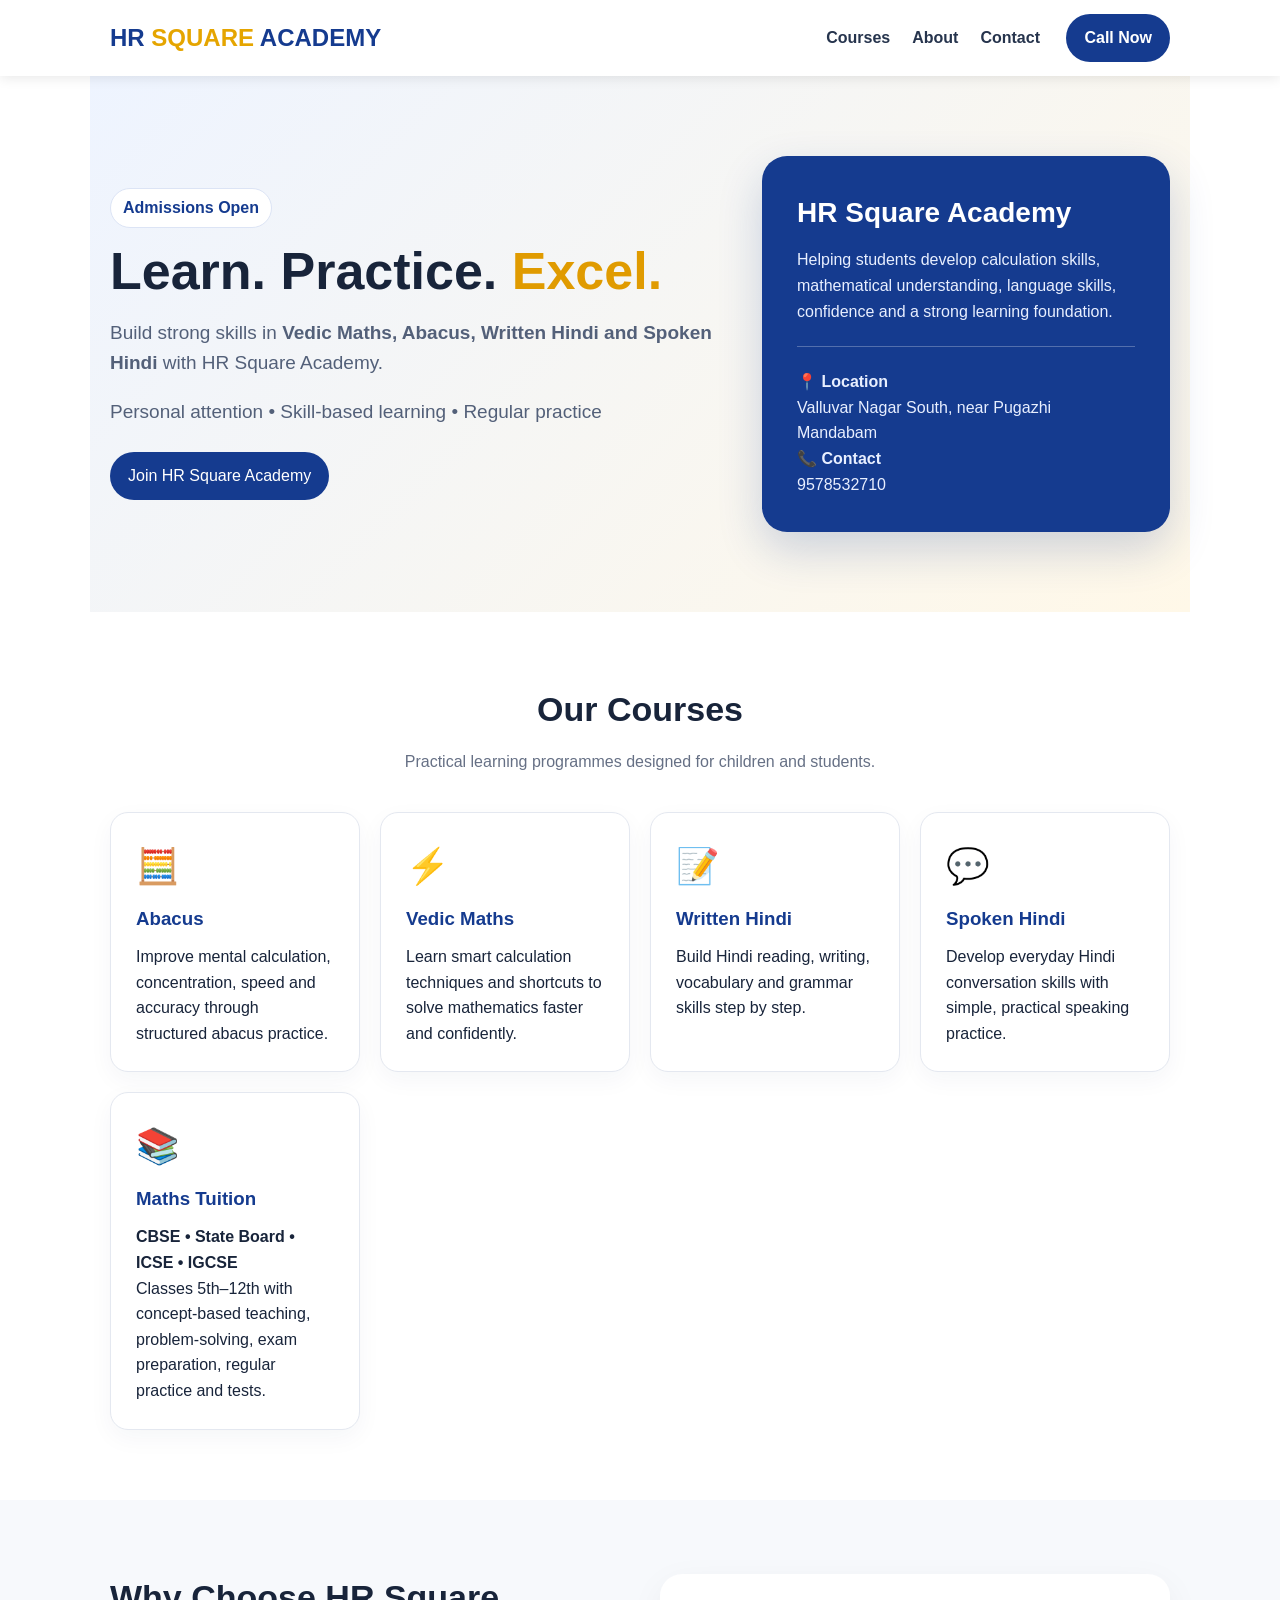
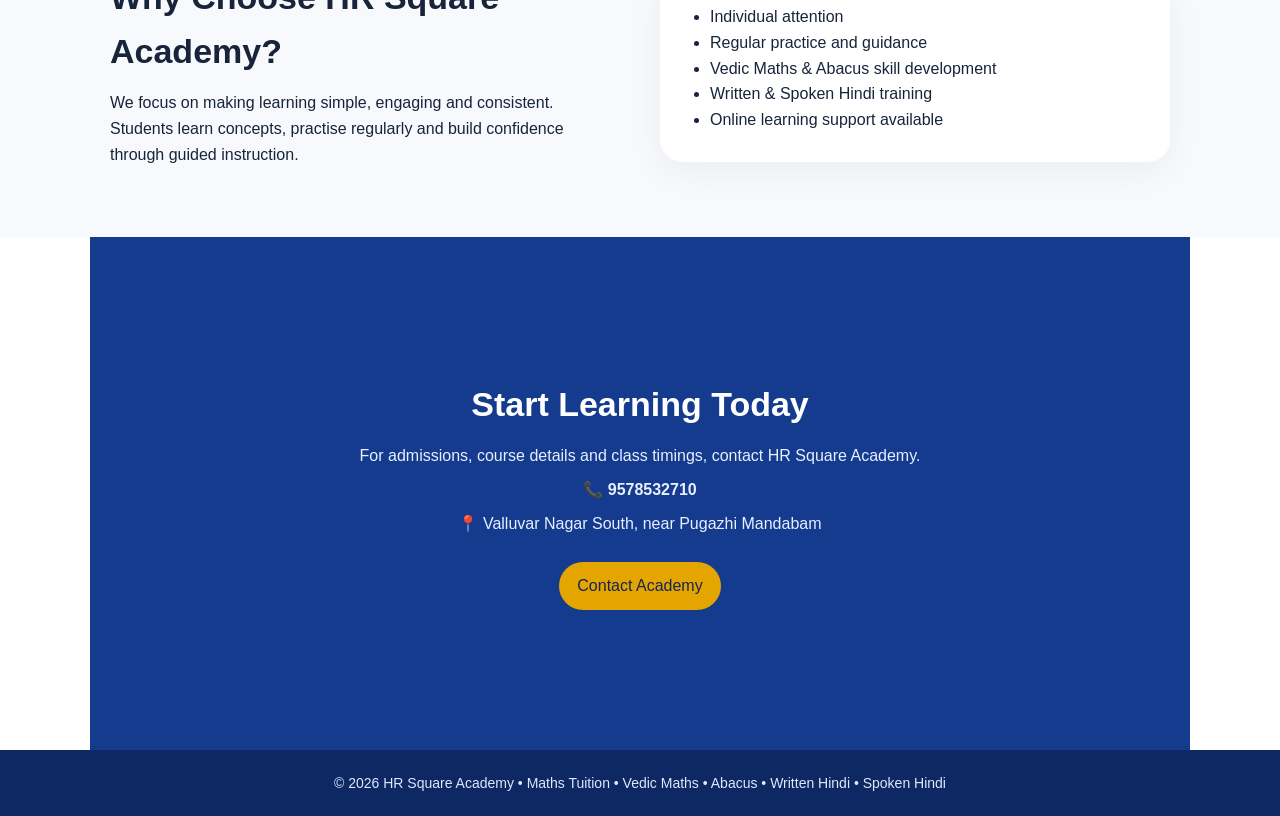
==== hr_square_academy.html @ 911945f6 "Add core website platform, pages, scripts, styles, and branding assets" ====
<!DOCTYPE html>
<html lang="en">
<head>
<meta charset="UTF-8">
<meta name="viewport" content="width=device-width, initial-scale=1.0">
<title>HR Square Academy</title>
<style>
*{box-sizing:border-box;margin:0;padding:0}
html{scroll-behavior:smooth}
body{font-family:Arial,Helvetica,sans-serif;color:#18243a;background:#fff;line-height:1.6}
header{position:sticky;top:0;z-index:10;background:#fff;box-shadow:0 2px 12px #00000018}
nav{max-width:1100px;margin:auto;display:flex;align-items:center;justify-content:space-between;padding:14px 20px}
.logo{font-weight:800;font-size:24px;color:#153b8f}.logo span{color:#e5a500}
nav a{margin-left:22px;text-decoration:none;color:#26344d;font-weight:600}
.btn{display:inline-block;background:#153b8f;color:white!important;padding:11px 18px;border-radius:25px;text-decoration:none}
.hero{background:linear-gradient(135deg,#eef4ff,#fff8e8);padding:80px 20px}
.hero-inner{max-width:1100px;margin:auto;display:grid;grid-template-columns:1.2fr .8fr;gap:40px;align-items:center}
.badge{display:inline-block;background:#fff;border:1px solid #dce4f5;padding:6px 12px;border-radius:20px;color:#153b8f;font-weight:700;margin-bottom:15px}
h1{font-size:52px;line-height:1.1;margin-bottom:18px}
.hero p{font-size:19px;max-width:650px;color:#536079}
.hero-card{background:#153b8f;color:#fff;padding:35px;border-radius:25px;box-shadow:0 18px 45px #153b8f33}
.hero-card h2{font-size:28px;margin-bottom:12px}.hero-card p{color:#e8efff;font-size:16px}
section{max-width:1100px;margin:auto;padding:70px 20px}
.section-title{text-align:center;font-size:34px;margin-bottom:12px}
.section-sub{text-align:center;color:#667085;margin-bottom:38px}
.cards{display:grid;grid-template-columns:repeat(4,1fr);gap:20px}
.card{padding:25px;border:1px solid #e4e8f0;border-radius:18px;background:#fff;box-shadow:0 8px 25px #1725540b}
.card h3{margin:10px 0;color:#153b8f}.icon{font-size:35px}
.about{background:#f7f9fc}
.about-inner{max-width:1100px;margin:auto;padding:70px 20px;display:grid;grid-template-columns:1fr 1fr;gap:40px;align-items:center}
.about-box{background:#fff;border-radius:22px;padding:30px;box-shadow:0 10px 35px #0000000d}
ul{padding-left:20px}.highlight{color:#e09b00;font-weight:800}
.contact{background:#153b8f;color:#fff}
.contact-inner{max-width:900px;margin:auto;text-align:center;padding:70px 20px}
.contact p{margin:8px 0;color:#e8efff}.contact .btn{background:#e5a500;color:#172554!important;margin-top:18px}
footer{text-align:center;padding:22px;background:#0d2862;color:#dfe8ff;font-size:14px}
@media(max-width:800px){
 nav{flex-wrap:wrap;gap:10px}nav div:last-child{width:100%;text-align:center}nav a{margin:0 7px}
 .hero-inner,.about-inner{grid-template-columns:1fr}
 h1{font-size:40px}.cards{grid-template-columns:1fr 1fr}
}
@media(max-width:500px){.cards{grid-template-columns:1fr}.hero{padding:55px 20px}}
</style>
</head>
<body>
<header>
<nav>
  <div class="logo">HR <span>SQUARE</span> ACADEMY</div>
  <div>
    <a href="#courses">Courses</a><a href="#about">About</a><a href="#contact">Contact</a>
    <a class="btn" href="tel:9578532710">Call Now</a>
  </div>
</nav>
</header>

<main>
<section class="hero">
<div class="hero-inner">
<div>
<span class="badge">Admissions Open</span>
<h1>Learn. Practice. <span class="highlight">Excel.</span></h1>
<p>Build strong skills in <b>Vedic Maths, Abacus, Written Hindi and Spoken Hindi</b> with HR Square Academy.</p>
<p style="margin-top:18px">Personal attention • Skill-based learning • Regular practice</p>
<a class="btn" style="margin-top:25px" href="#contact">Join HR Square Academy</a>
</div>
<div class="hero-card">
<h2>HR Square Academy</h2>
<p>Helping students develop calculation skills, mathematical understanding, language skills, confidence and a strong learning foundation.</p>
<hr style="border:0;border-top:1px solid #ffffff44;margin:22px 0">
<p><b>📍 Location</b><br>Valluvar Nagar South, near Pugazhi Mandabam</p>
<p><b>📞 Contact</b><br>9578532710</p>
</div>
</div>
</section>

<section id="courses">
<h2 class="section-title">Our Courses</h2>
<p class="section-sub">Practical learning programmes designed for children and students.</p>
<div class="cards">
<div class="card"><div class="icon">🧮</div><h3>Abacus</h3><p>Improve mental calculation, concentration, speed and accuracy through structured abacus practice.</p></div>
<div class="card"><div class="icon">⚡</div><h3>Vedic Maths</h3><p>Learn smart calculation techniques and shortcuts to solve mathematics faster and confidently.</p></div>
<div class="card"><div class="icon">📝</div><h3>Written Hindi</h3><p>Build Hindi reading, writing, vocabulary and grammar skills step by step.</p></div>
<div class="card"><div class="icon">💬</div><h3>Spoken Hindi</h3><p>Develop everyday Hindi conversation skills with simple, practical speaking practice.</p></div>
<div class="card"><div class="icon">📚</div><h3>Maths Tuition</h3><p><b>CBSE • State Board • ICSE • IGCSE</b><br>Classes 5th–12th with concept-based teaching, problem-solving, exam preparation, regular practice and tests.</p></div>
</div>
</section>

<div class="about" id="about">
<div class="about-inner">
<div>
<h2 class="section-title" style="text-align:left">Why Choose HR Square Academy?</h2>
<p>We focus on making learning simple, engaging and consistent. Students learn concepts, practise regularly and build confidence through guided instruction.</p>
</div>
<div class="about-box">
<ul>
<li>Individual attention</li>
<li>Regular practice and guidance</li>
<li>Vedic Maths & Abacus skill development</li>
<li>Written & Spoken Hindi training</li>
<li>Online learning support available</li>
</ul>
</div>
</div>
</div>

<section id="contact" class="contact">
<div class="contact-inner">
<h2 class="section-title">Start Learning Today</h2>
<p>For admissions, course details and class timings, contact HR Square Academy.</p>
<p><b>📞 9578532710</b></p>
<p>📍 Valluvar Nagar South, near Pugazhi Mandabam</p>
<a class="btn" href="tel:9578532710">Contact Academy</a>
</div>
</section>
</main>

<footer>© 2026 HR Square Academy • Maths Tuition • Vedic Maths • Abacus • Written Hindi • Spoken Hindi</footer>
</body>
</html>
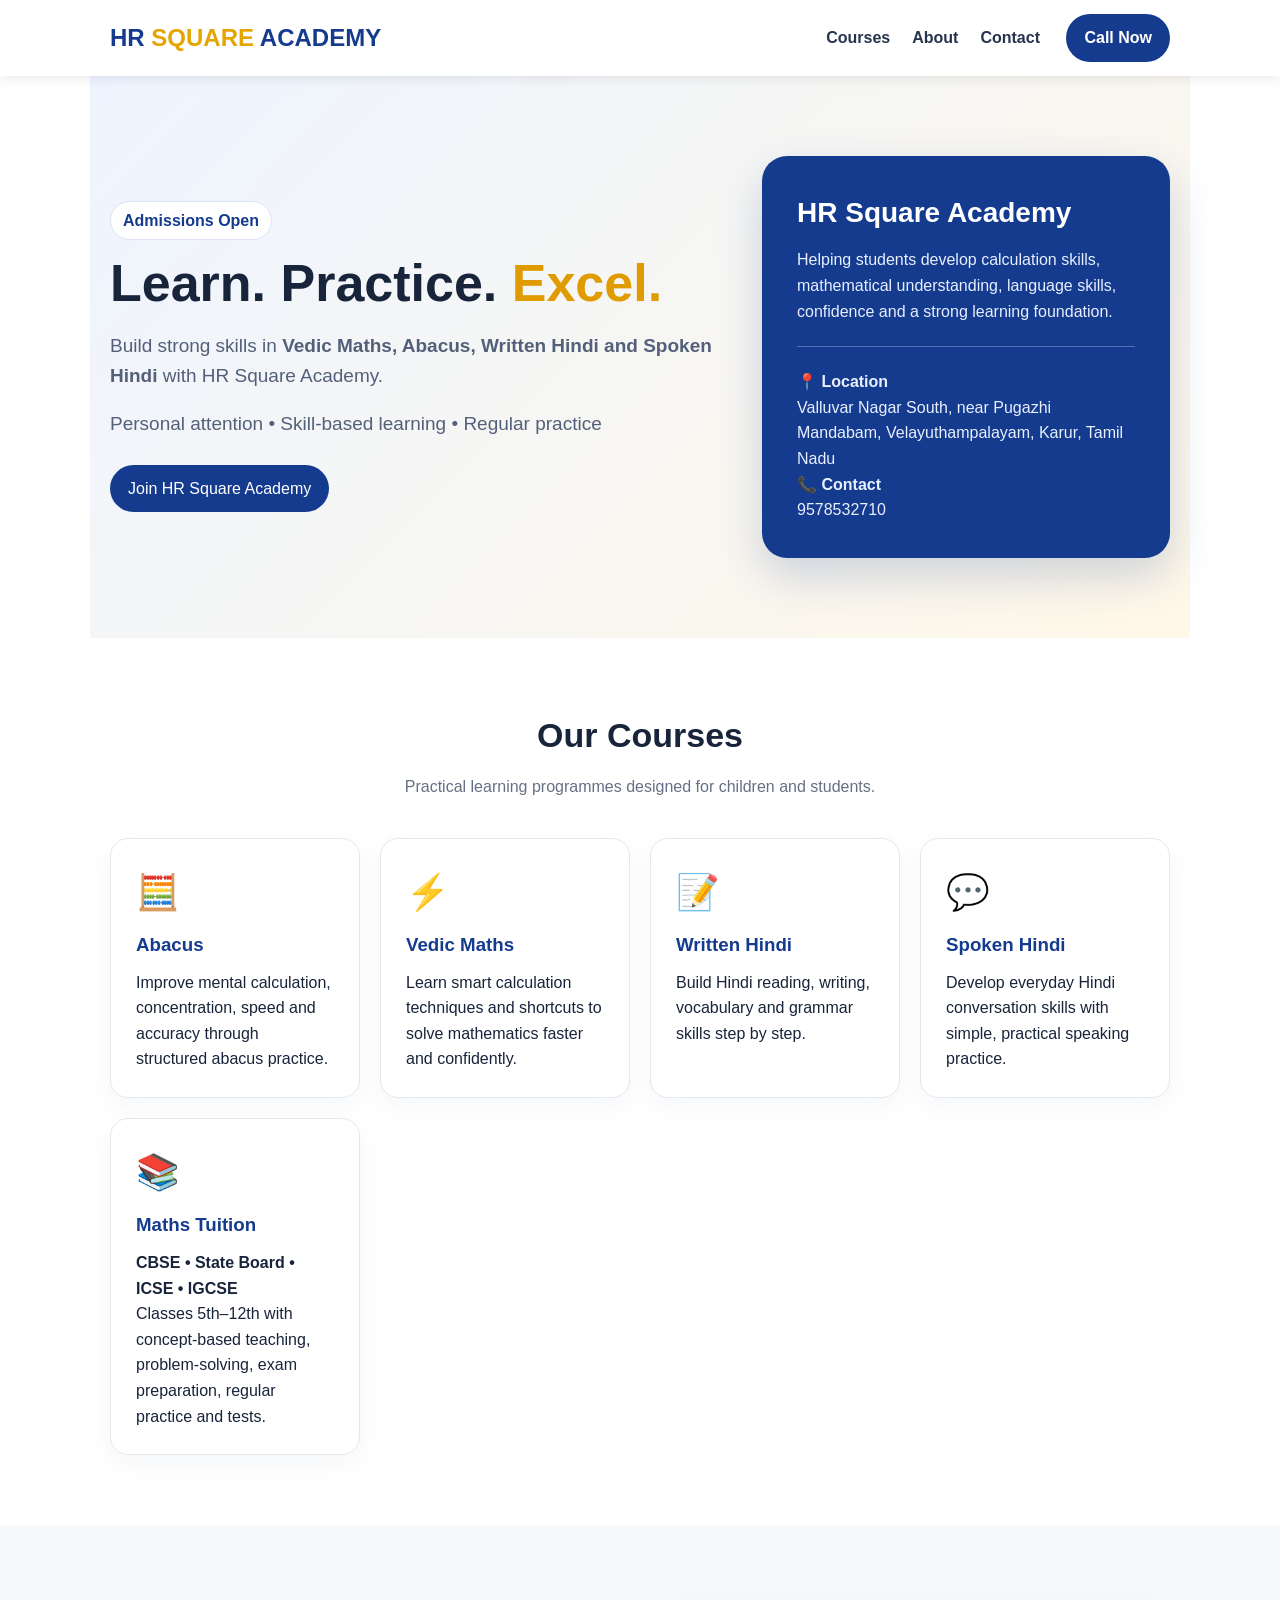
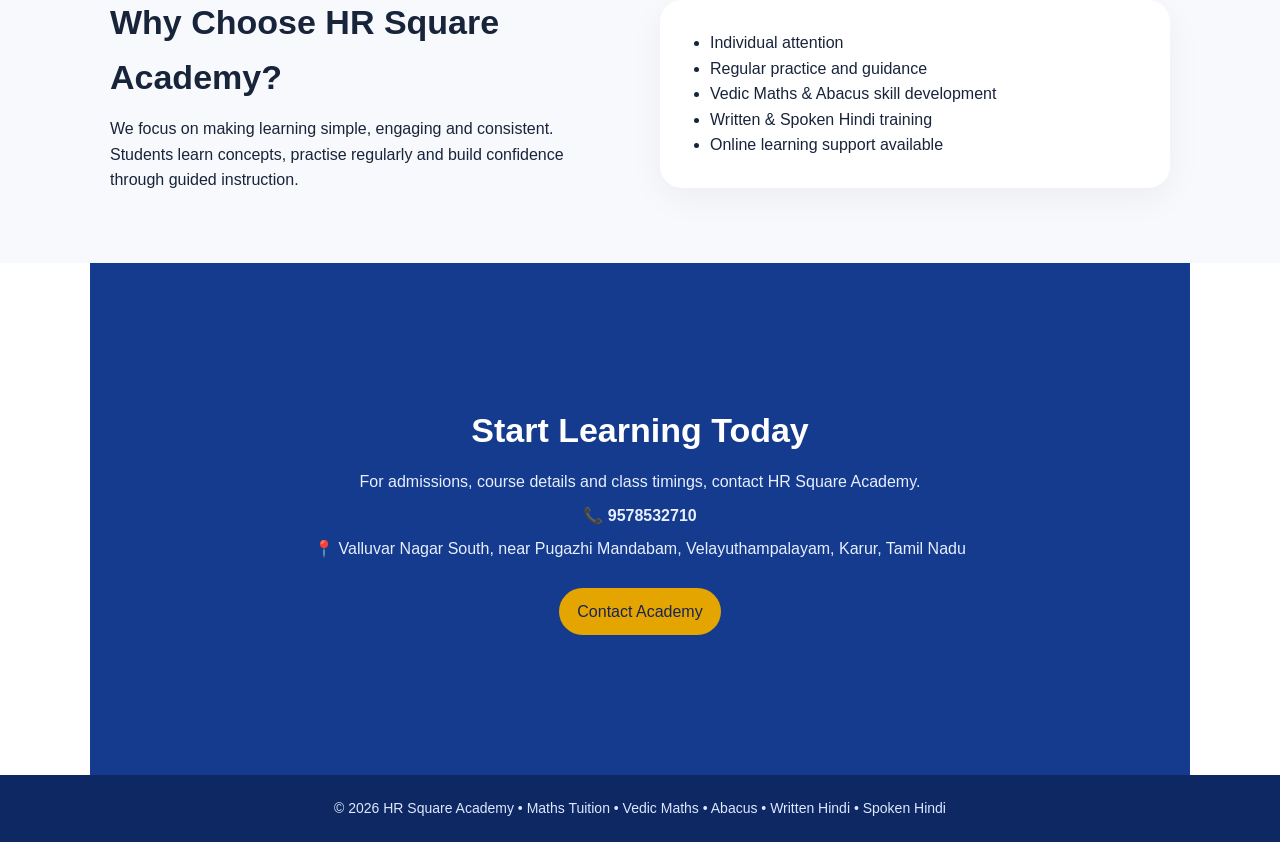
==== commit 1c30b23d: "Update campus address to include Velayuthampalayam, Karur, Tamil Nadu" ====
--- a/hr_square_academy.html
+++ b/hr_square_academy.html
@@ -67,7 +67,7 @@
 <h2>HR Square Academy</h2>
 <p>Helping students develop calculation skills, mathematical understanding, language skills, confidence and a strong learning foundation.</p>
 <hr style="border:0;border-top:1px solid #ffffff44;margin:22px 0">
-<p><b>📍 Location</b><br>Valluvar Nagar South, near Pugazhi Mandabam</p>
+<p><b>📍 Location</b><br>Valluvar Nagar South, near Pugazhi Mandabam, Velayuthampalayam, Karur, Tamil Nadu</p>
 <p><b>📞 Contact</b><br>9578532710</p>
 </div>
 </div>
@@ -108,7 +108,7 @@
 <h2 class="section-title">Start Learning Today</h2>
 <p>For admissions, course details and class timings, contact HR Square Academy.</p>
 <p><b>📞 9578532710</b></p>
-<p>📍 Valluvar Nagar South, near Pugazhi Mandabam</p>
+<p>📍 Valluvar Nagar South, near Pugazhi Mandabam, Velayuthampalayam, Karur, Tamil Nadu</p>
 <a class="btn" href="tel:9578532710">Contact Academy</a>
 </div>
 </section>
